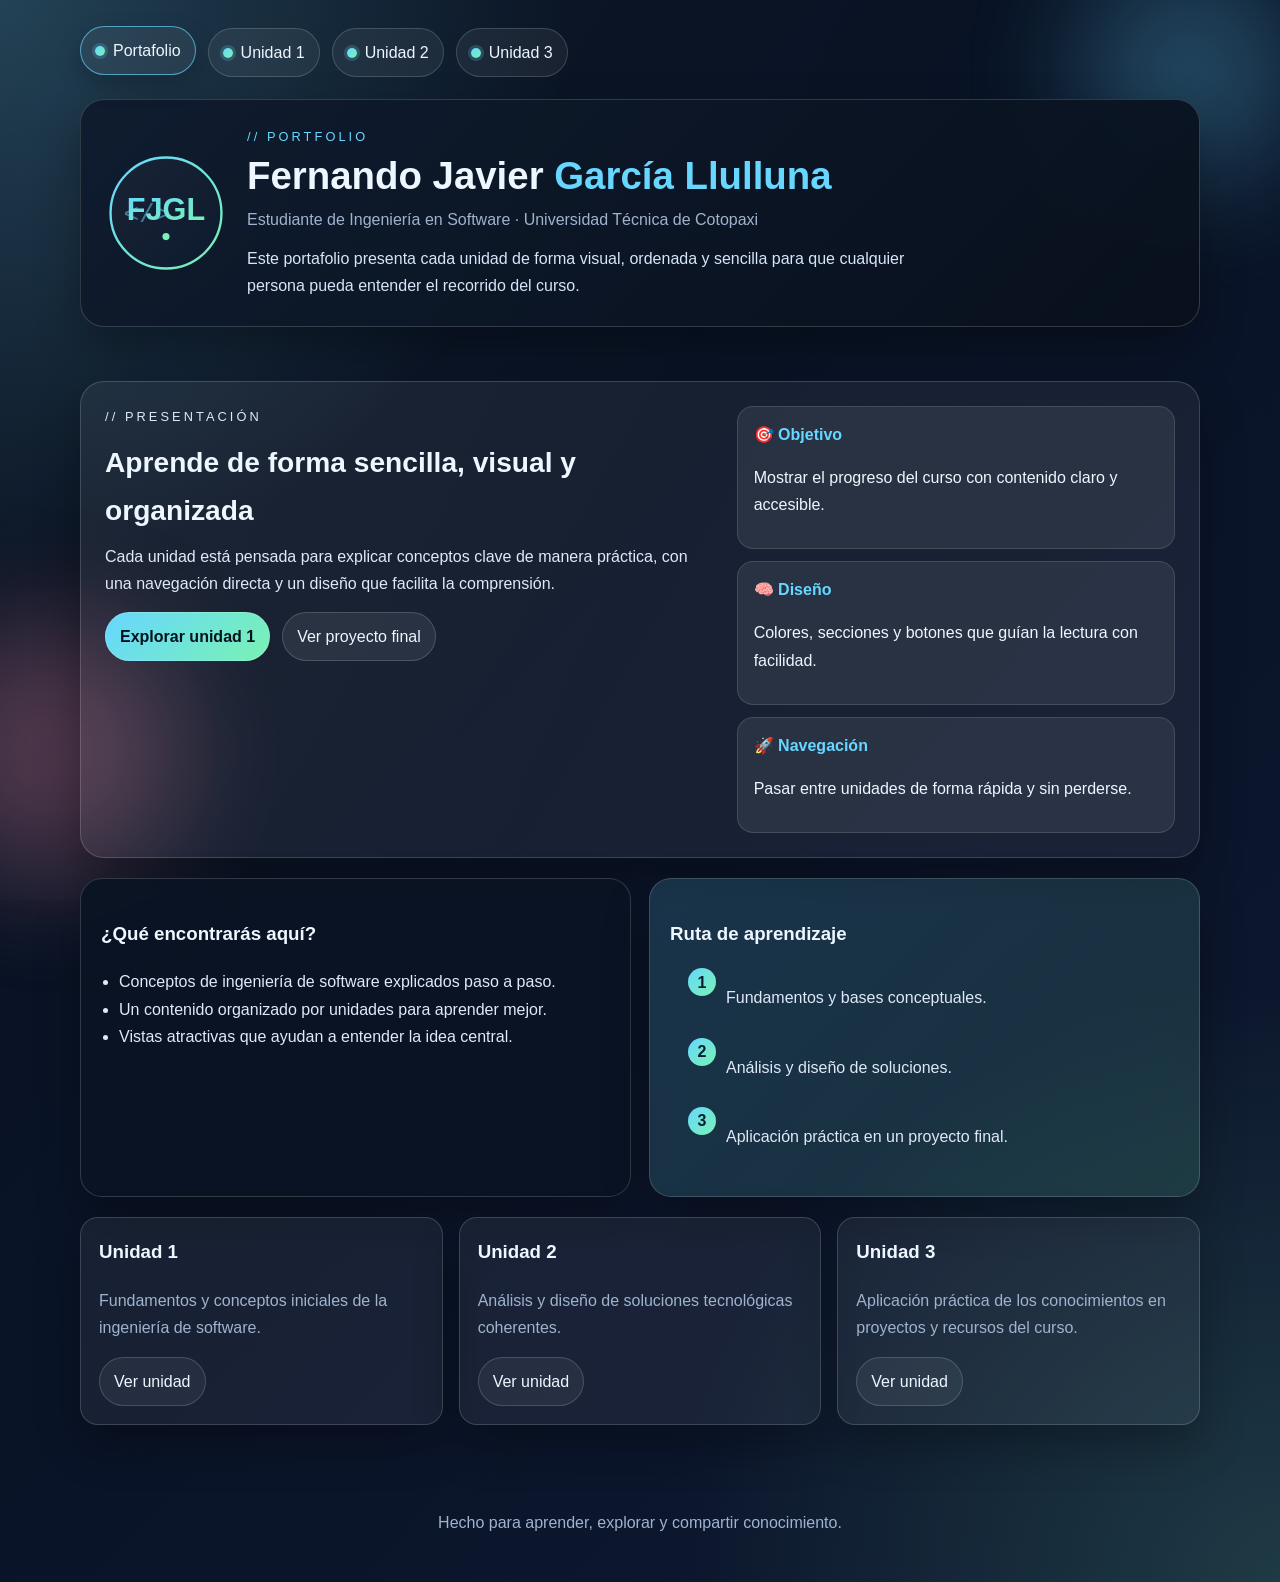
==== docs/index.html @ 8d8b53f9 "ARREGLOS" ====
<!DOCTYPE html>
<html lang="es">
<head>
  <meta charset="UTF-8">
  <meta name="viewport" content="width=device-width, initial-scale=1.0">
  <title>Portafolio — Fernando Javier Garcia Llulluna</title>
  <link rel="stylesheet" href="style.css">
</head>
<body>
  <div class="bg-orb orb-one"></div>
  <div class="bg-orb orb-two"></div>

  <header>
    <nav class="topbar" aria-label="Navegación principal">
      <a class="nav-btn active" href="index.html"><span class="dot"></span> Portafolio</a>
      <a class="nav-btn" href="unidad1.html"><span class="dot"></span> Unidad 1</a>
      <a class="nav-btn" href="unidad2.html"><span class="dot"></span> Unidad 2</a>
      <a class="nav-btn" href="unidad3.html"><span class="dot"></span> Unidad 3</a>
    </nav>

    <div class="brand-row">
      <svg class="logo-badge" viewBox="0 0 100 100" xmlns="http://www.w3.org/2000/svg" role="img" aria-label="Logo FJGL">
        <defs>
          <linearGradient id="g1" x1="0" y1="0" x2="1" y2="1">
            <stop offset="0%" stop-color="#67D7FF"/>
            <stop offset="100%" stop-color="#79F2B3"/>
          </linearGradient>
          <linearGradient id="g2" x1="0" y1="0" x2="1" y2="1">
            <stop offset="0%" stop-color="#1A2336"/>
            <stop offset="100%" stop-color="#0d1a2e"/>
          </linearGradient>
        </defs>
        <circle cx="50" cy="50" r="47" fill="url(#g2)" stroke="url(#g1)" stroke-width="2"/>
        <text x="14" y="58" font-family="JetBrains Mono, monospace" font-size="22" fill="#67D7FF" opacity="0.5">&lt;/&gt;</text>
        <text x="50" y="56" text-anchor="middle" font-family="Syne, sans-serif" font-size="26" font-weight="800" fill="url(#g1)">FJGL</text>
        <circle cx="50" cy="70" r="3" fill="#79F2B3"/>
      </svg>
      <div class="brand-text">
        <p class="brand-tag">// portfolio</p>
        <h1>Fernando Javier <span>García Llulluna</span></h1>
        <p class="brand-sub">Estudiante de Ingeniería en Software · Universidad Técnica de Cotopaxi</p>
        <p class="brand-copy">Este portafolio presenta cada unidad de forma visual, ordenada y sencilla para que cualquier persona pueda entender el recorrido del curso.</p>
      </div>
    </div>
  </header>

  <main>
    <section class="hero-card">
      <div class="hero-copy">
        <p class="section-label">// presentación</p>
        <h2>Aprende de forma sencilla, visual y organizada</h2>
        <p>Cada unidad está pensada para explicar conceptos clave de manera práctica, con una navegación directa y un diseño que facilita la comprensión.</p>
        <div class="hero-actions">
          <a class="primary-btn" href="unidad1.html">Explorar unidad 1</a>
          <a class="secondary-btn" href="unidad3.html">Ver proyecto final</a>
        </div>
      </div>

      <div class="hero-highlights">
        <div class="mini-card">
          <span class="mini-title">🎯 Objetivo</span>
          <p>Mostrar el progreso del curso con contenido claro y accesible.</p>
        </div>
        <div class="mini-card">
          <span class="mini-title">🧠 Diseño</span>
          <p>Colores, secciones y botones que guían la lectura con facilidad.</p>
        </div>
        <div class="mini-card">
          <span class="mini-title">🚀 Navegación</span>
          <p>Pasar entre unidades de forma rápida y sin perderse.</p>
        </div>
      </div>
    </section>

    <section class="info-grid">
      <article class="info-panel">
        <h3>¿Qué encontrarás aquí?</h3>
        <ul class="feature-list">
          <li>Conceptos de ingeniería de software explicados paso a paso.</li>
          <li>Un contenido organizado por unidades para aprender mejor.</li>
          <li>Vistas atractivas que ayudan a entender la idea central.</li>
        </ul>
      </article>

      <article class="info-panel accent">
        <h3>Ruta de aprendizaje</h3>
        <div class="step-list">
          <div class="step"><span>1</span><p>Fundamentos y bases conceptuales.</p></div>
          <div class="step"><span>2</span><p>Análisis y diseño de soluciones.</p></div>
          <div class="step"><span>3</span><p>Aplicación práctica en un proyecto final.</p></div>
        </div>
      </article>
    </section>

    <div class="grid">
      <article class="card">
        <h3>Unidad 1</h3>
        <p>Fundamentos y conceptos iniciales de la ingeniería de software.</p>
        <a class="nav-btn" href="unidad1.html">Ver unidad</a>
      </article>
      <article class="card">
        <h3>Unidad 2</h3>
        <p>Análisis y diseño de soluciones tecnológicas coherentes.</p>
        <a class="nav-btn" href="unidad2.html">Ver unidad</a>
      </article>
      <article class="card">
        <h3>Unidad 3</h3>
        <p>Aplicación práctica de los conocimientos en proyectos y recursos del curso.</p>
        <a class="nav-btn" href="unidad3.html">Ver unidad</a>
      </article>
    </div>
  </main>

  <footer class="footer-card">
    <p>Hecho para aprender, explorar y compartir conocimiento.</p>
  </footer>
</body>
</html>
---- docs/style.css ----
:root {
  color-scheme: dark;
  --bg: #07111f;
  --bg-soft: #0f1b2e;
  --panel: rgba(10, 20, 35, 0.92);
  --text: #eef6ff;
  --muted: #9fb3cf;
  --accent: #67d7ff;
  --accent-2: #79f2b3;
  --accent-3: #ff8fab;
  --border: rgba(255, 255, 255, 0.16);
  --shadow: 0 20px 45px rgba(0, 0, 0, 0.3);
}

* { box-sizing: border-box; }
body {
  margin: 0;
  font-family: Inter, "Segoe UI", Roboto, Arial, sans-serif;
  background:
    radial-gradient(circle at top left, rgba(103, 215, 255, 0.22), transparent 28%),
    radial-gradient(circle at bottom right, rgba(121, 242, 179, 0.16), transparent 30%),
    linear-gradient(135deg, #07111f 0%, #0d1730 100%);
  color: var(--text);
  line-height: 1.7;
  min-height: 100vh;
  overflow-x: hidden;
  position: relative;
}

body::before {
  content: "";
  position: fixed;
  inset: 0;
  pointer-events: none;
  background: linear-gradient(120deg, rgba(255,255,255,0.03), transparent 60%);
}

a { color: inherit; text-decoration: none; }
img, svg { display: block; max-width: 100%; }

header, main, footer {
  width: min(1120px, calc(100% - 32px));
  margin: 0 auto;
  position: relative;
  z-index: 1;
}

header { padding: 28px 0 16px; }

.topbar {
  display: flex;
  flex-wrap: wrap;
  gap: 12px;
  margin-bottom: 22px;
}
.nav-btn, .primary-btn, .secondary-btn {
  display: inline-flex;
  align-items: center;
  justify-content: center;
  gap: 8px;
  padding: 10px 14px;
  border: 1px solid var(--border);
  border-radius: 999px;
  background: rgba(255,255,255,0.06);
  transition: transform .2s ease, border-color .2s ease, background .2s ease, box-shadow .2s ease;
}
.nav-btn:hover, .nav-btn.active, .primary-btn:hover, .secondary-btn:hover {
  transform: translateY(-2px);
  border-color: rgba(103,215,255,0.65);
  box-shadow: 0 10px 24px rgba(0,0,0,0.22);
}
.primary-btn {
  background: linear-gradient(135deg, var(--accent), var(--accent-2));
  color: #03111d;
  font-weight: 700;
}
.secondary-btn {
  background: rgba(255,255,255,0.08);
}
.dot {
  width: 10px;
  height: 10px;
  border-radius: 50%;
  background: linear-gradient(135deg, var(--accent), var(--accent-2));
  box-shadow: 0 0 0 3px rgba(103,215,255,0.2);
}

.brand-row {
  display: flex;
  align-items: center;
  gap: 22px;
  padding: 26px;
  border: 1px solid var(--border);
  border-radius: 24px;
  background: linear-gradient(135deg, rgba(15,27,46,0.95), rgba(9,17,29,0.96));
  box-shadow: var(--shadow);
}
.logo-badge {
  width: 118px;
  height: 118px;
  flex-shrink: 0;
}
.brand-tag {
  margin: 0 0 6px;
  font-size: 0.8rem;
  letter-spacing: 0.24em;
  text-transform: uppercase;
  color: var(--accent);
}
.brand-text h1 {
  margin: 0;
  font-size: clamp(1.8rem, 3vw, 2.6rem);
  line-height: 1.15;
}
.brand-text h1 span { color: var(--accent); }
.brand-sub { margin: 8px 0 0; color: var(--muted); }
.brand-copy {
  margin: 12px 0 0;
  color: #d7e5f9;
  max-width: 680px;
}
.back-link { display: inline-block; margin-top: 16px; color: var(--accent); }

main { padding: 18px 0 30px; }
.hero-card, .info-grid, .grid, .footer-card {
  margin-top: 20px;
}
.hero-card {
  display: grid;
  gap: 18px;
  grid-template-columns: 1.4fr 1fr;
  padding: 24px;
  border: 1px solid var(--border);
  border-radius: 24px;
  background: rgba(255,255,255,0.06);
  box-shadow: var(--shadow);
}
.hero-copy h2 {
  margin: 0 0 8px;
  font-size: clamp(1.4rem, 2.2vw, 2rem);
}
.hero-copy p { margin: 0 0 12px; color: #dfe9f8; }
.hero-actions { display: flex; gap: 12px; flex-wrap: wrap; margin-top: 14px; }
.hero-highlights { display: grid; gap: 12px; }
.mini-card {
  padding: 14px 16px;
  border-radius: 16px;
  background: rgba(255,255,255,0.08);
  border: 1px solid rgba(255,255,255,0.12);
}
.mini-title { display: block; margin-bottom: 4px; font-weight: 700; color: var(--accent); }
.info-grid {
  display: grid;
  grid-template-columns: repeat(2, minmax(0, 1fr));
  gap: 18px;
}
.info-panel {
  padding: 20px;
  border-radius: 22px;
  background: var(--panel);
  border: 1px solid var(--border);
  box-shadow: var(--shadow);
}
.info-panel.accent {
  background: linear-gradient(135deg, rgba(103,215,255,0.16), rgba(121,242,179,0.12));
}
.feature-list, .step-list { padding-left: 18px; color: #dfe9f8; }
.step { display: flex; gap: 10px; align-items: flex-start; margin-bottom: 10px; }
.step span {
  display: inline-flex;
  width: 28px;
  height: 28px;
  border-radius: 50%;
  justify-content: center;
  align-items: center;
  background: linear-gradient(135deg, var(--accent), var(--accent-2));
  color: #062030;
  font-weight: 800;
  flex-shrink: 0;
}
.section-label {
  margin: 0 0 8px;
  font-size: 0.8rem;
  letter-spacing: 0.24em;
  text-transform: uppercase;
  color: var(--accent);
}
.grid {
  display: grid;
  grid-template-columns: repeat(auto-fit, minmax(240px, 1fr));
  gap: 16px;
}
.card {
  padding: 18px;
  border: 1px solid var(--border);
  border-radius: 18px;
  background: rgba(255,255,255,0.06);
  box-shadow: var(--shadow);
}
.card h3 { margin-top: 0; }
.card p { color: var(--muted); }
.footer-card {
  padding: 18px 20px 30px;
  text-align: center;
  color: var(--muted);
}
.bg-orb {
  position: fixed;
  border-radius: 50%;
  filter: blur(60px);
  opacity: 0.28;
  pointer-events: none;
}
.orb-one {
  width: 220px;
  height: 220px;
  background: var(--accent);
  top: -40px;
  right: -20px;
}
.orb-two {
  width: 260px;
  height: 260px;
  background: var(--accent-3);
  bottom: 20px;
  left: -80px;
}
@media (max-width: 840px) {
  .hero-card { grid-template-columns: 1fr; }
  .info-grid { grid-template-columns: 1fr; }
}
@media (max-width: 640px) {
  .brand-row { flex-direction: column; align-items: flex-start; }
  .logo-badge { width: 92px; height: 92px; }
  .hero-actions { flex-direction: column; align-items: stretch; }
}
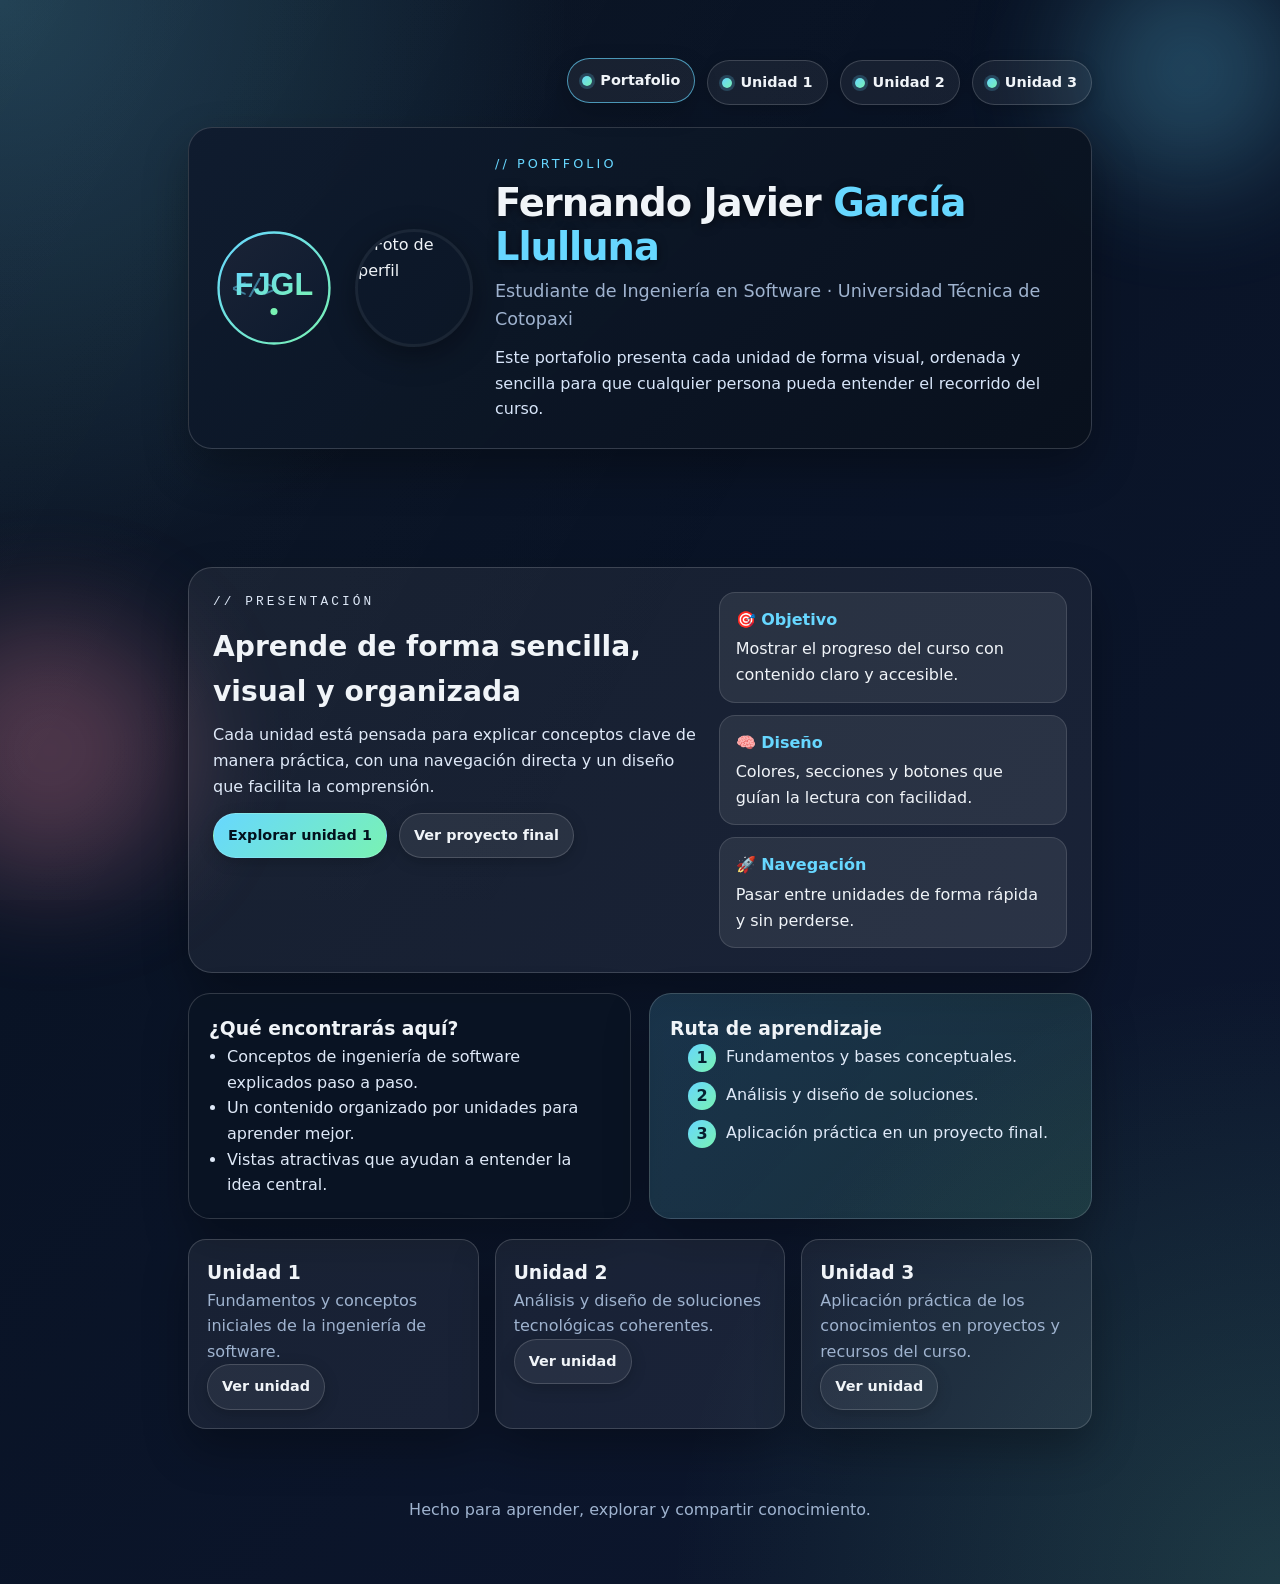
==== commit da4d6de0: "arreglos" ====
--- a/docs/index.html
+++ b/docs/index.html
@@ -35,6 +35,7 @@
         <text x="50" y="56" text-anchor="middle" font-family="Syne, sans-serif" font-size="26" font-weight="800" fill="url(#g1)">FJGL</text>
         <circle cx="50" cy="70" r="3" fill="#79F2B3"/>
       </svg>
+      <img src="https://via.placeholder.com/180x180.png?text=Tu+Foto" alt="Foto de perfil" class="profile-image">
       <div class="brand-text">
         <p class="brand-tag">// portfolio</p>
         <h1>Fernando Javier <span>García Llulluna</span></h1>
--- a/docs/style.css
+++ b/docs/style.css
@@ -1,5 +1,10 @@
 :root {
   color-scheme: dark;
+  --text-main: #f0f4f8;
+  --text-muted: #a0aec0;
+  --blue: #4FC3F7;
+  --purple: #CE93D8;
+  --green: #69F0AE;
   --bg: #07111f;
   --bg-soft: #0f1b2e;
   --panel: rgba(10, 20, 35, 0.92);
@@ -10,18 +15,35 @@
   --accent-3: #ff8fab;
   --border: rgba(255, 255, 255, 0.16);
   --shadow: 0 20px 45px rgba(0, 0, 0, 0.3);
-}
-
-* { box-sizing: border-box; }
+  --glass-bg: rgba(15, 23, 42, 0.6);
+  --glass-border: rgba(255, 255, 255, 0.1);
+  --glass-hover: rgba(30, 41, 59, 0.8);
+}
+
+* {
+  margin: 0;
+  padding: 0;
+  box-sizing: border-box;
+}
+
 body {
   margin: 0;
-  font-family: Inter, "Segoe UI", Roboto, Arial, sans-serif;
+  font-family: 'Syne', system-ui, -apple-system, sans-serif;
+  color: var(--text-main);
+  line-height: 1.6;
+  max-width: 1000px;
+  margin: 0 auto;
+  padding: 2rem;
+  background-image:
+    linear-gradient(to bottom, rgba(5, 8, 15, 0.8), rgba(5, 8, 15, 0.9)),
+    url('https://images.unsplash.com/photo-1618005182384-a83a8bd57fbe?q=80&w=2564&auto=format&fit=crop');
+  background-size: cover;
+  background-position: center;
+  background-attachment: fixed;
   background:
     radial-gradient(circle at top left, rgba(103, 215, 255, 0.22), transparent 28%),
     radial-gradient(circle at bottom right, rgba(121, 242, 179, 0.16), transparent 30%),
     linear-gradient(135deg, #07111f 0%, #0d1730 100%);
-  color: var(--text);
-  line-height: 1.7;
   min-height: 100vh;
   overflow-x: hidden;
   position: relative;
@@ -45,14 +67,16 @@
   z-index: 1;
 }
 
-header { padding: 28px 0 16px; }
+header { padding: 28px 0 16px; margin-bottom: 4rem; }
 
 .topbar {
   display: flex;
   flex-wrap: wrap;
   gap: 12px;
+  justify-content: flex-end;
   margin-bottom: 22px;
 }
+
 .nav-btn, .primary-btn, .secondary-btn {
   display: inline-flex;
   align-items: center;
@@ -62,21 +86,34 @@
   border: 1px solid var(--border);
   border-radius: 999px;
   background: rgba(255,255,255,0.06);
-  transition: transform .2s ease, border-color .2s ease, background .2s ease, box-shadow .2s ease;
-}
+  color: var(--text-main);
+  text-decoration: none;
+  font-size: 0.9rem;
+  font-weight: 600;
+  transition: all 0.4s cubic-bezier(0.175, 0.885, 0.32, 1.275);
+  box-shadow: 0 4px 15px rgba(0,0,0,0.2);
+}
+
 .nav-btn:hover, .nav-btn.active, .primary-btn:hover, .secondary-btn:hover {
   transform: translateY(-2px);
   border-color: rgba(103,215,255,0.65);
   box-shadow: 0 10px 24px rgba(0,0,0,0.22);
 }
+
 .primary-btn {
   background: linear-gradient(135deg, var(--accent), var(--accent-2));
   color: #03111d;
   font-weight: 700;
 }
+
 .secondary-btn {
   background: rgba(255,255,255,0.08);
 }
+
+.nav-btn.u1:hover { color: #fff; border-color: var(--blue); box-shadow: 0 0 15px var(--blue); }
+.nav-btn.u2:hover { color: #fff; border-color: var(--purple); box-shadow: 0 0 15px var(--purple); }
+.nav-btn.u3:hover { color: #fff; border-color: var(--green); box-shadow: 0 0 15px var(--green); }
+
 .dot {
   width: 10px;
   height: 10px;
@@ -95,11 +132,33 @@
   background: linear-gradient(135deg, rgba(15,27,46,0.95), rgba(9,17,29,0.96));
   box-shadow: var(--shadow);
 }
+
 .logo-badge {
   width: 118px;
   height: 118px;
   flex-shrink: 0;
-}
+  transition: transform 0.5s ease;
+}
+
+.logo-badge:hover {
+  transform: rotate(15deg) scale(1.1);
+}
+
+.profile-image {
+  width: 118px;
+  height: 118px;
+  border-radius: 50%;
+  object-fit: cover;
+  flex-shrink: 0;
+  border: 3px solid rgba(255,255,255,0.06);
+  box-shadow: 0 8px 30px rgba(0,0,0,0.35);
+  transition: transform 0.4s ease;
+}
+
+.profile-image:hover {
+  transform: scale(1.05);
+}
+
 .brand-tag {
   margin: 0 0 6px;
   font-size: 0.8rem;
@@ -107,18 +166,23 @@
   text-transform: uppercase;
   color: var(--accent);
 }
+
 .brand-text h1 {
   margin: 0;
   font-size: clamp(1.8rem, 3vw, 2.6rem);
   line-height: 1.15;
-}
+  letter-spacing: -1px;
+  text-shadow: 0 2px 10px rgba(0,0,0,0.5);
+}
+
 .brand-text h1 span { color: var(--accent); }
-.brand-sub { margin: 8px 0 0; color: var(--muted); }
+.brand-sub { margin: 8px 0 0; color: var(--muted); font-size: 1.1rem; }
 .brand-copy {
   margin: 12px 0 0;
   color: #d7e5f9;
   max-width: 680px;
 }
+
 .back-link { display: inline-block; margin-top: 16px; color: var(--accent); }
 
 main { padding: 18px 0 30px; }
@@ -184,7 +248,141 @@
   letter-spacing: 0.24em;
   text-transform: uppercase;
   color: var(--accent);
-}
+  font-family: monospace;
+}
+.section-heading {
+  font-size: 2.5rem;
+  margin-bottom: 1rem;
+  text-shadow: 0 2px 5px rgba(0,0,0,0.5);
+}
+.section-intro {
+  color: var(--text-muted);
+  max-width: 700px;
+  margin-bottom: 3rem;
+  font-size: 1.1rem;
+}
+.units-grid {
+  display: grid;
+  grid-template-columns: repeat(auto-fit, minmax(280px, 1fr));
+  gap: 2rem;
+}
+.unit-card {
+  background: var(--glass-bg);
+  backdrop-filter: blur(10px);
+  -webkit-backdrop-filter: blur(10px);
+  border: 1px solid var(--glass-border);
+  border-radius: 16px;
+  padding: 2rem;
+  text-decoration: none;
+  color: inherit;
+  display: flex;
+  flex-direction: column;
+  transition: all 0.4s cubic-bezier(0.175, 0.885, 0.32, 1.275);
+  box-shadow: 0 8px 32px 0 rgba(0, 0, 0, 0.3);
+  position: relative;
+  overflow: hidden;
+}
+.unit-card::before {
+  content: '';
+  position: absolute;
+  top: 0; left: 0; right: 0;
+  height: 4px;
+  background: transparent;
+  transition: background 0.3s ease;
+}
+.unit-card:hover {
+  transform: translateY(-10px);
+  background: var(--glass-hover);
+}
+.unit-card.c1:hover::before { background: var(--blue); }
+.unit-card.c1:hover { box-shadow: 0 15px 35px rgba(79, 195, 247, 0.2); border-color: rgba(79, 195, 247, 0.3); }
+.unit-card.c2:hover::before { background: var(--purple); }
+.unit-card.c2:hover { box-shadow: 0 15px 35px rgba(206, 147, 216, 0.2); border-color: rgba(206, 147, 216, 0.3); }
+.unit-card.c3:hover::before { background: var(--green); }
+.unit-card.c3:hover { box-shadow: 0 15px 35px rgba(105, 240, 174, 0.2); border-color: rgba(105, 240, 174, 0.3); }
+.card-icon {
+  font-size: 3rem;
+  margin-bottom: 1rem;
+  filter: drop-shadow(0 4px 6px rgba(0,0,0,0.4));
+}
+.card-num {
+  font-family: monospace;
+  font-size: 0.9rem;
+  text-transform: uppercase;
+  letter-spacing: 1px;
+}
+.card-num.t1 { color: var(--blue); }
+.card-num.t2 { color: var(--purple); }
+.card-num.t3 { color: var(--green); }
+.card-title {
+  font-size: 1.8rem;
+  margin: 0.5rem 0 1.5rem 0;
+}
+.cloud-section-label {
+  font-size: 0.8rem;
+  text-transform: uppercase;
+  letter-spacing: 1px;
+  font-weight: 700;
+  margin-bottom: 0.5rem;
+}
+.cloud-row {
+  display: flex;
+  align-items: center;
+  gap: 0.3rem;
+  margin-bottom: 1rem;
+}
+.cloud svg {
+  width: 24px;
+  height: 24px;
+  filter: drop-shadow(0 0 5px currentColor);
+  animation: float 3s ease-in-out infinite;
+}
+.cloud:nth-child(1) svg { animation-delay: 0s; }
+.cloud:nth-child(2) svg { animation-delay: 0.2s; }
+.cloud:nth-child(3) svg { animation-delay: 0.4s; }
+.cloud:nth-child(4) svg { animation-delay: 0.6s; }
+.cloud:nth-child(5) svg { animation-delay: 0.8s; }
+@keyframes float {
+  0%, 100% { transform: translateY(0px); }
+  50% { transform: translateY(-5px); }
+}
+.cloud-label {
+  font-weight: bold;
+  font-size: 1rem;
+  margin-left: auto;
+  font-family: monospace;
+}
+.diff-track {
+  width: 100%;
+  height: 8px;
+  background-color: rgba(0,0,0,0.5);
+  border-radius: 4px;
+  overflow: hidden;
+  margin-bottom: 1.5rem;
+  box-shadow: inset 0 1px 3px rgba(0,0,0,0.8);
+}
+.diff-fill {
+  height: 100%;
+  border-radius: 4px;
+  position: relative;
+}
+.diff-fill.t1 { background: var(--blue); box-shadow: 0 0 10px var(--blue); }
+.diff-fill.t2 { background: var(--purple); box-shadow: 0 0 10px var(--purple); }
+.diff-fill.t3 { background: var(--green); box-shadow: 0 0 10px var(--green); }
+.card-cta {
+  margin-top: auto;
+  font-size: 1rem;
+  font-weight: bold;
+  display: flex;
+  align-items: center;
+  gap: 5px;
+  transition: gap 0.3s ease;
+}
+.unit-card:hover .card-cta { gap: 10px; }
+.card-cta.t1 { color: var(--blue); }
+.card-cta.t2 { color: var(--purple); }
+.card-cta.t3 { color: var(--green); }
+
 .grid {
   display: grid;
   grid-template-columns: repeat(auto-fit, minmax(240px, 1fr));
@@ -204,6 +402,47 @@
   text-align: center;
   color: var(--muted);
 }
+.bib-card {
+  background: var(--glass-bg);
+  backdrop-filter: blur(10px);
+  -webkit-backdrop-filter: blur(10px);
+  padding: 2.5rem;
+  border-radius: 16px;
+  border: 1px solid var(--glass-border);
+  box-shadow: 0 8px 32px 0 rgba(0, 0, 0, 0.3);
+}
+.bib-title {
+  font-size: 1.5rem;
+  font-weight: bold;
+  margin-bottom: 2rem;
+  color: var(--text-main);
+  display: flex;
+  align-items: center;
+  gap: 10px;
+}
+.bib-entry {
+  display: flex;
+  gap: 1.5rem;
+  margin-bottom: 1.5rem;
+  color: var(--text-muted);
+  font-size: 1rem;
+  padding-bottom: 1.5rem;
+  border-bottom: 1px solid rgba(255,255,255,0.05);
+}
+.bib-entry:last-child {
+  margin-bottom: 0;
+  padding-bottom: 0;
+  border-bottom: none;
+}
+.bib-num {
+  color: var(--blue);
+  font-family: monospace;
+  font-weight: bold;
+  font-size: 1.1rem;
+  flex-shrink: 0;
+}
+.bib-text strong { color: var(--text-main); }
+.bib-inst { color: var(--blue); font-style: italic; }
 .bg-orb {
   position: fixed;
   border-radius: 50%;
@@ -229,8 +468,14 @@
   .hero-card { grid-template-columns: 1fr; }
   .info-grid { grid-template-columns: 1fr; }
 }
+@media (max-width: 768px) {
+  .brand-row { flex-direction: column; text-align: center; padding: 1.5rem; }
+  .topbar { justify-content: center; flex-wrap: wrap; }
+  .brand-text h1 { font-size: 2.2rem; }
+}
 @media (max-width: 640px) {
-  .brand-row { flex-direction: column; align-items: flex-start; }
+  .brand-row { align-items: flex-start; }
   .logo-badge { width: 92px; height: 92px; }
+  .profile-image { width: 92px; height: 92px; }
   .hero-actions { flex-direction: column; align-items: stretch; }
 }
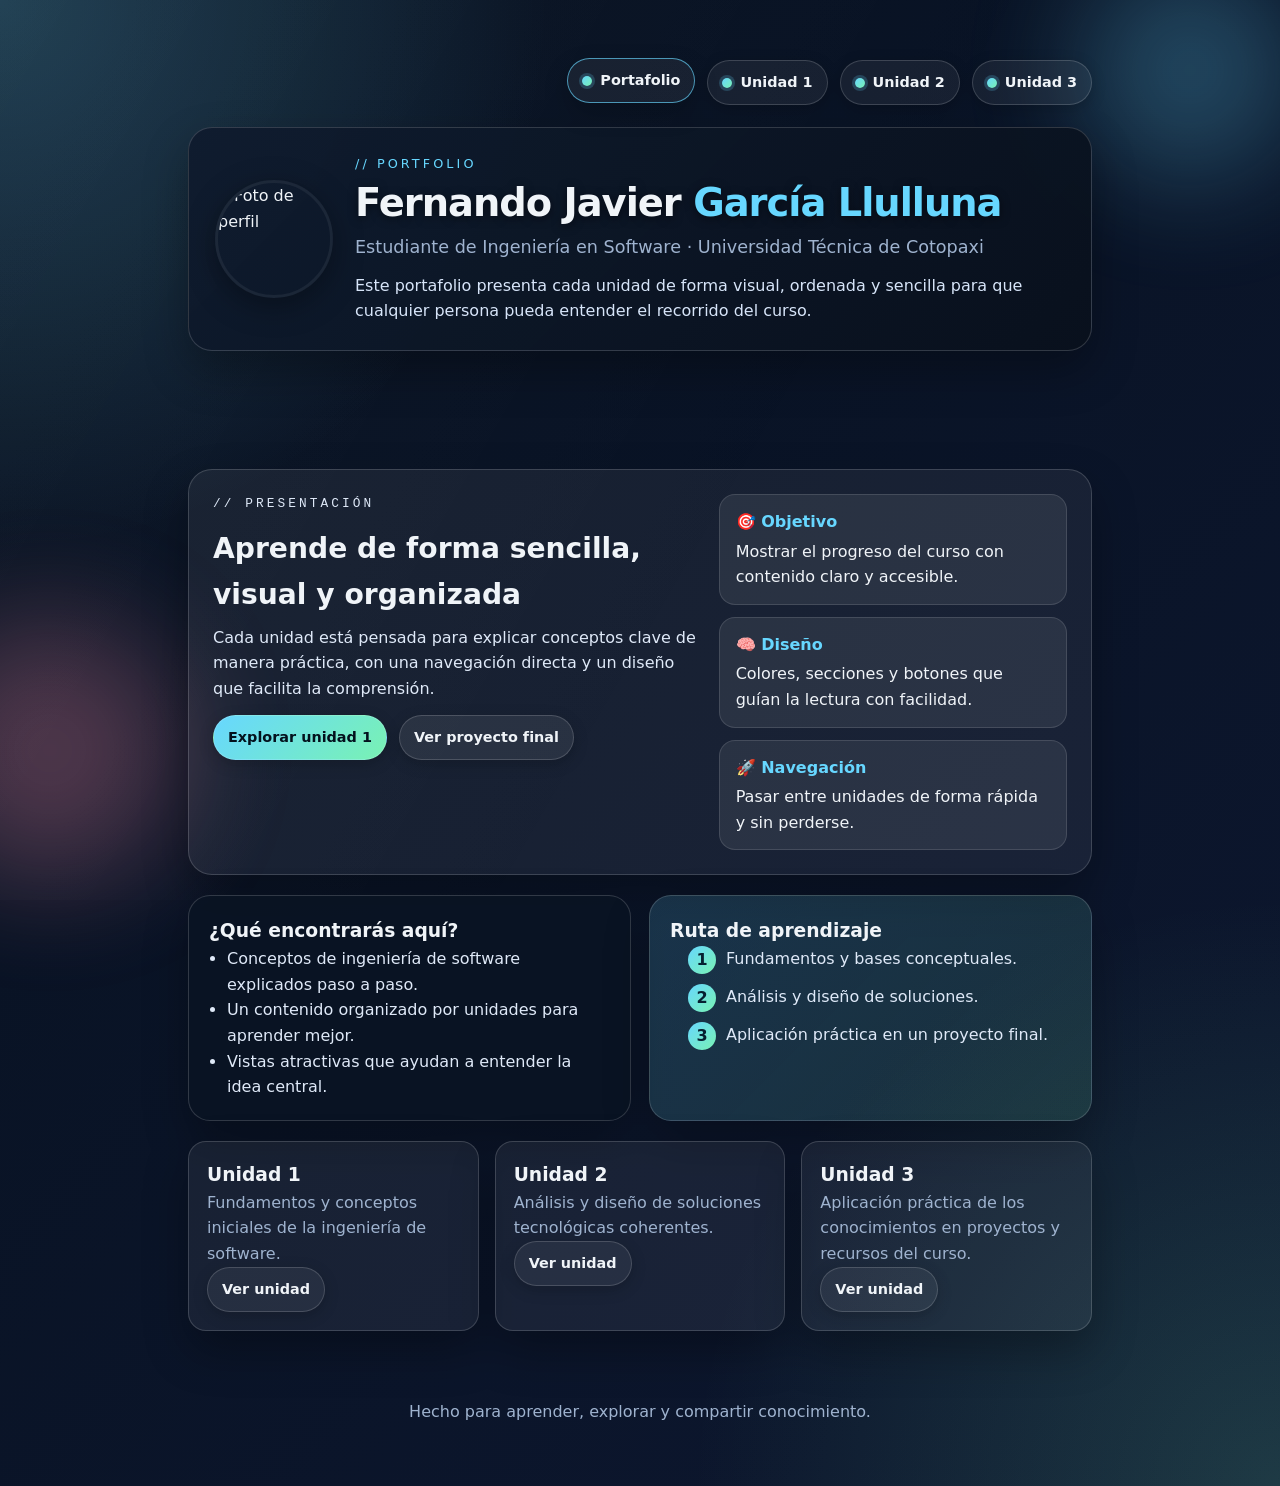
==== commit 4f72afc5: "cambios" ====
--- a/docs/index.html
+++ b/docs/index.html
@@ -19,23 +19,7 @@
     </nav>
 
     <div class="brand-row">
-      <svg class="logo-badge" viewBox="0 0 100 100" xmlns="http://www.w3.org/2000/svg" role="img" aria-label="Logo FJGL">
-        <defs>
-          <linearGradient id="g1" x1="0" y1="0" x2="1" y2="1">
-            <stop offset="0%" stop-color="#67D7FF"/>
-            <stop offset="100%" stop-color="#79F2B3"/>
-          </linearGradient>
-          <linearGradient id="g2" x1="0" y1="0" x2="1" y2="1">
-            <stop offset="0%" stop-color="#1A2336"/>
-            <stop offset="100%" stop-color="#0d1a2e"/>
-          </linearGradient>
-        </defs>
-        <circle cx="50" cy="50" r="47" fill="url(#g2)" stroke="url(#g1)" stroke-width="2"/>
-        <text x="14" y="58" font-family="JetBrains Mono, monospace" font-size="22" fill="#67D7FF" opacity="0.5">&lt;/&gt;</text>
-        <text x="50" y="56" text-anchor="middle" font-family="Syne, sans-serif" font-size="26" font-weight="800" fill="url(#g1)">FJGL</text>
-        <circle cx="50" cy="70" r="3" fill="#79F2B3"/>
-      </svg>
-      <img src="https://via.placeholder.com/180x180.png?text=Tu+Foto" alt="Foto de perfil" class="profile-image">
+      <img src="WhatsApp Image 2026-08-06 at 6.16.31 PM.jpeg" alt="Foto de perfil" class="logo-badge profile-image" role="img" aria-label="Foto de perfil">
       <div class="brand-text">
         <p class="brand-tag">// portfolio</p>
         <h1>Fernando Javier <span>García Llulluna</span></h1>
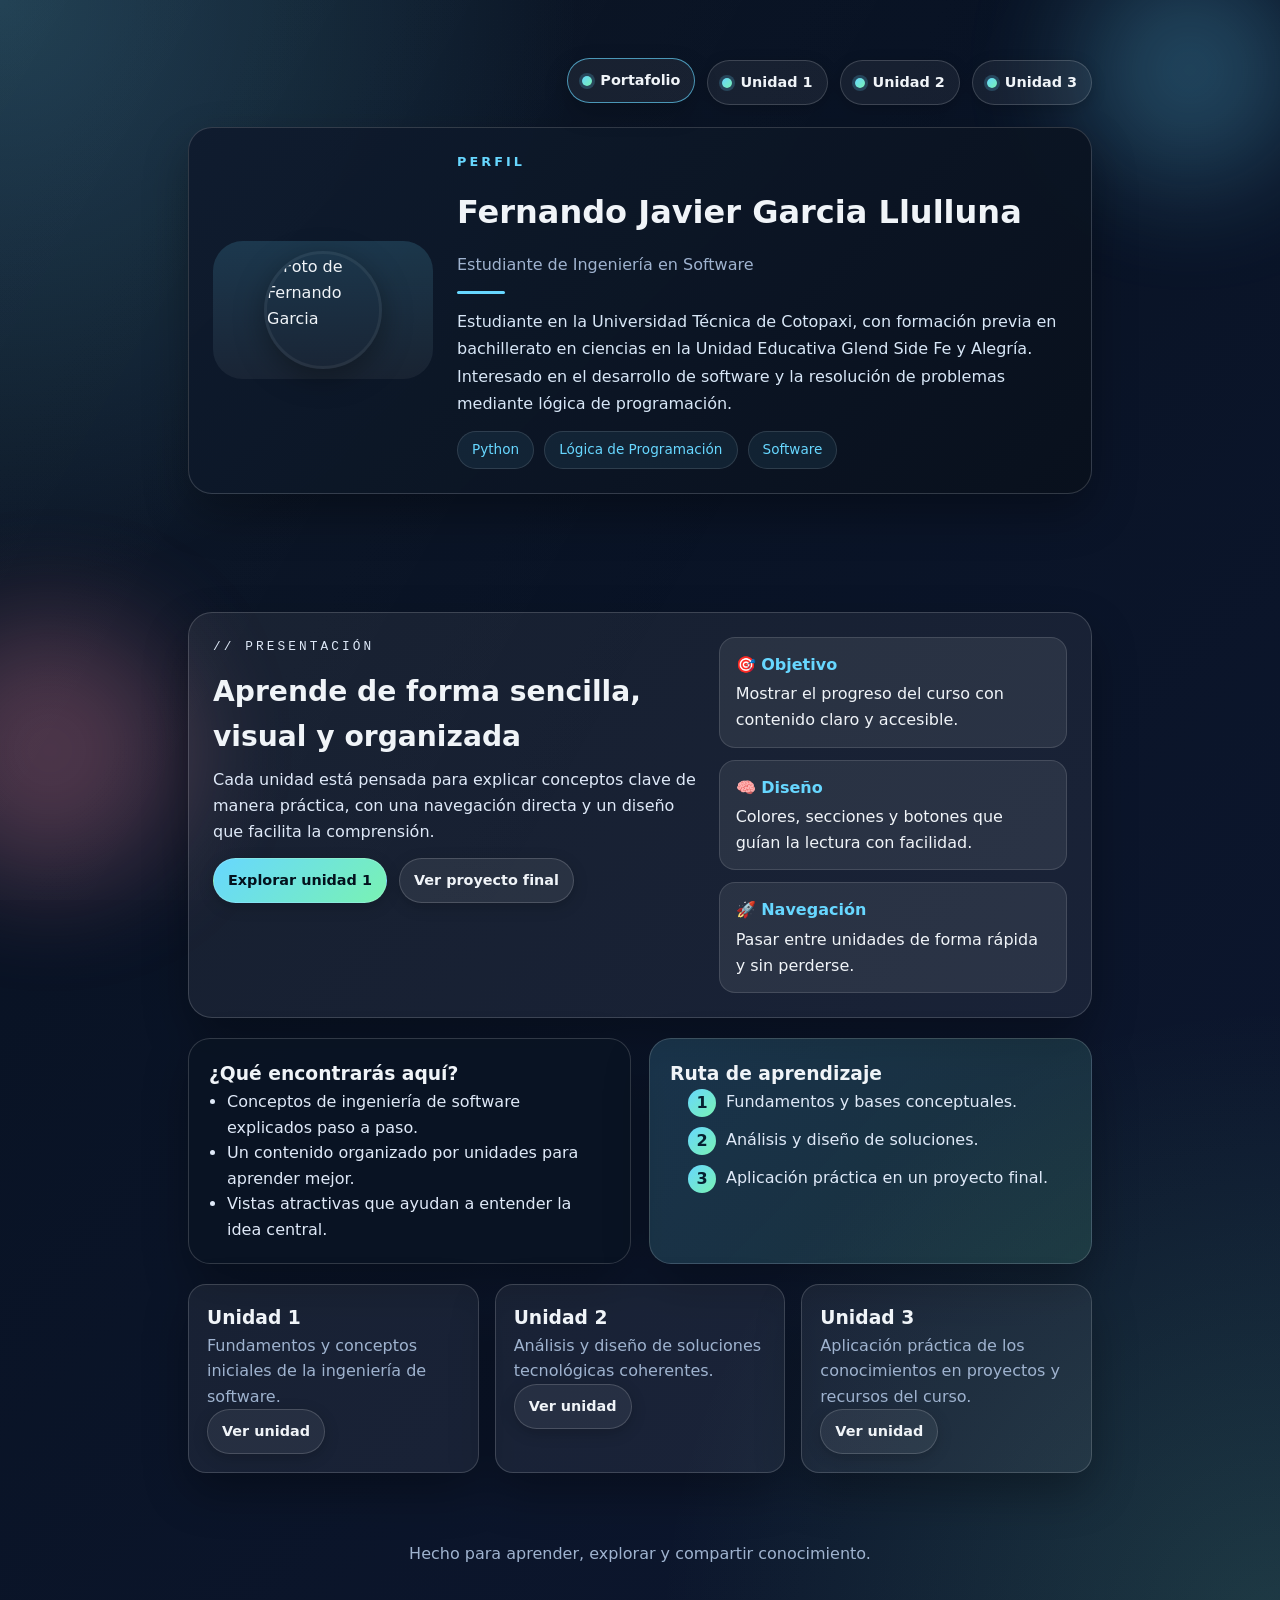
==== commit 73c1e5f1: "cambios" ====
--- a/docs/index.html
+++ b/docs/index.html
@@ -18,13 +18,24 @@
       <a class="nav-btn" href="unidad3.html"><span class="dot"></span> Unidad 3</a>
     </nav>
 
-    <div class="brand-row">
-      <img src="WhatsApp Image 2026-08-06 at 6.16.31 PM.jpeg" alt="Foto de perfil" class="logo-badge profile-image" role="img" aria-label="Foto de perfil">
-      <div class="brand-text">
-        <p class="brand-tag">// portfolio</p>
-        <h1>Fernando Javier <span>García Llulluna</span></h1>
-        <p class="brand-sub">Estudiante de Ingeniería en Software · Universidad Técnica de Cotopaxi</p>
-        <p class="brand-copy">Este portafolio presenta cada unidad de forma visual, ordenada y sencilla para que cualquier persona pueda entender el recorrido del curso.</p>
+    <div class="brand-row profile-card">
+      <div class="photo-wrap">
+        <img src="WhatsApp Image 2026-08-06 at 6.16.31 PM.jpeg" alt="Foto de Fernando Garcia" class="profile-image" role="img" aria-label="Foto de perfil">
+      </div>
+      <div class="content">
+        <span class="eyebrow">Perfil</span>
+        <h1>Fernando Javier Garcia Llulluna</h1>
+        <p class="role">Estudiante de Ingeniería en Software</p>
+        <div class="divider"></div>
+        <p class="bio">
+          Estudiante en la Universidad Técnica de Cotopaxi, con formación previa en bachillerato en ciencias en la Unidad Educativa Glend Side Fe y Alegría.
+          Interesado en el desarrollo de software y la resolución de problemas mediante lógica de programación.
+        </p>
+        <div class="tags">
+          <span class="tag">Python</span>
+          <span class="tag">Lógica de Programación</span>
+          <span class="tag">Software</span>
+        </div>
       </div>
     </div>
   </header>
--- a/docs/style.css
+++ b/docs/style.css
@@ -159,6 +159,84 @@
   transform: scale(1.05);
 }
 
+.brand-row.profile-card {
+  display: grid;
+  grid-template-columns: 220px 1fr;
+  gap: 24px;
+  align-items: center;
+  padding: 24px;
+}
+
+.photo-wrap {
+  display: flex;
+  align-items: center;
+  justify-content: center;
+  padding: 10px;
+  background: linear-gradient(180deg, rgba(103,215,255,0.16), rgba(255,255,255,0.05));
+  border-radius: 30px;
+}
+
+.content {
+  display: flex;
+  flex-direction: column;
+  gap: 14px;
+}
+
+.eyebrow {
+  font-size: 0.8rem;
+  letter-spacing: 0.24em;
+  text-transform: uppercase;
+  color: var(--accent);
+  font-weight: 700;
+}
+
+.role {
+  margin: 0;
+  color: var(--muted);
+  font-size: 1rem;
+}
+
+.divider {
+  width: 48px;
+  height: 3px;
+  border-radius: 999px;
+  background: var(--accent);
+}
+
+.bio {
+  margin: 0;
+  color: #d8e7f7;
+  line-height: 1.7;
+}
+
+.tags {
+  display: flex;
+  flex-wrap: wrap;
+  gap: 10px;
+}
+
+.tag {
+  display: inline-flex;
+  align-items: center;
+  padding: 7px 14px;
+  border-radius: 999px;
+  border: 1px solid rgba(255,255,255,0.12);
+  color: var(--accent);
+  background: rgba(103,215,255,0.08);
+  font-size: 0.85rem;
+}
+
+@media (max-width: 768px) {
+  .brand-row.profile-card {
+    grid-template-columns: 1fr;
+  }
+
+  .photo-wrap {
+    margin: 0 auto;
+    width: min(180px, 100%);
+  }
+}
+
 .brand-tag {
   margin: 0 0 6px;
   font-size: 0.8rem;
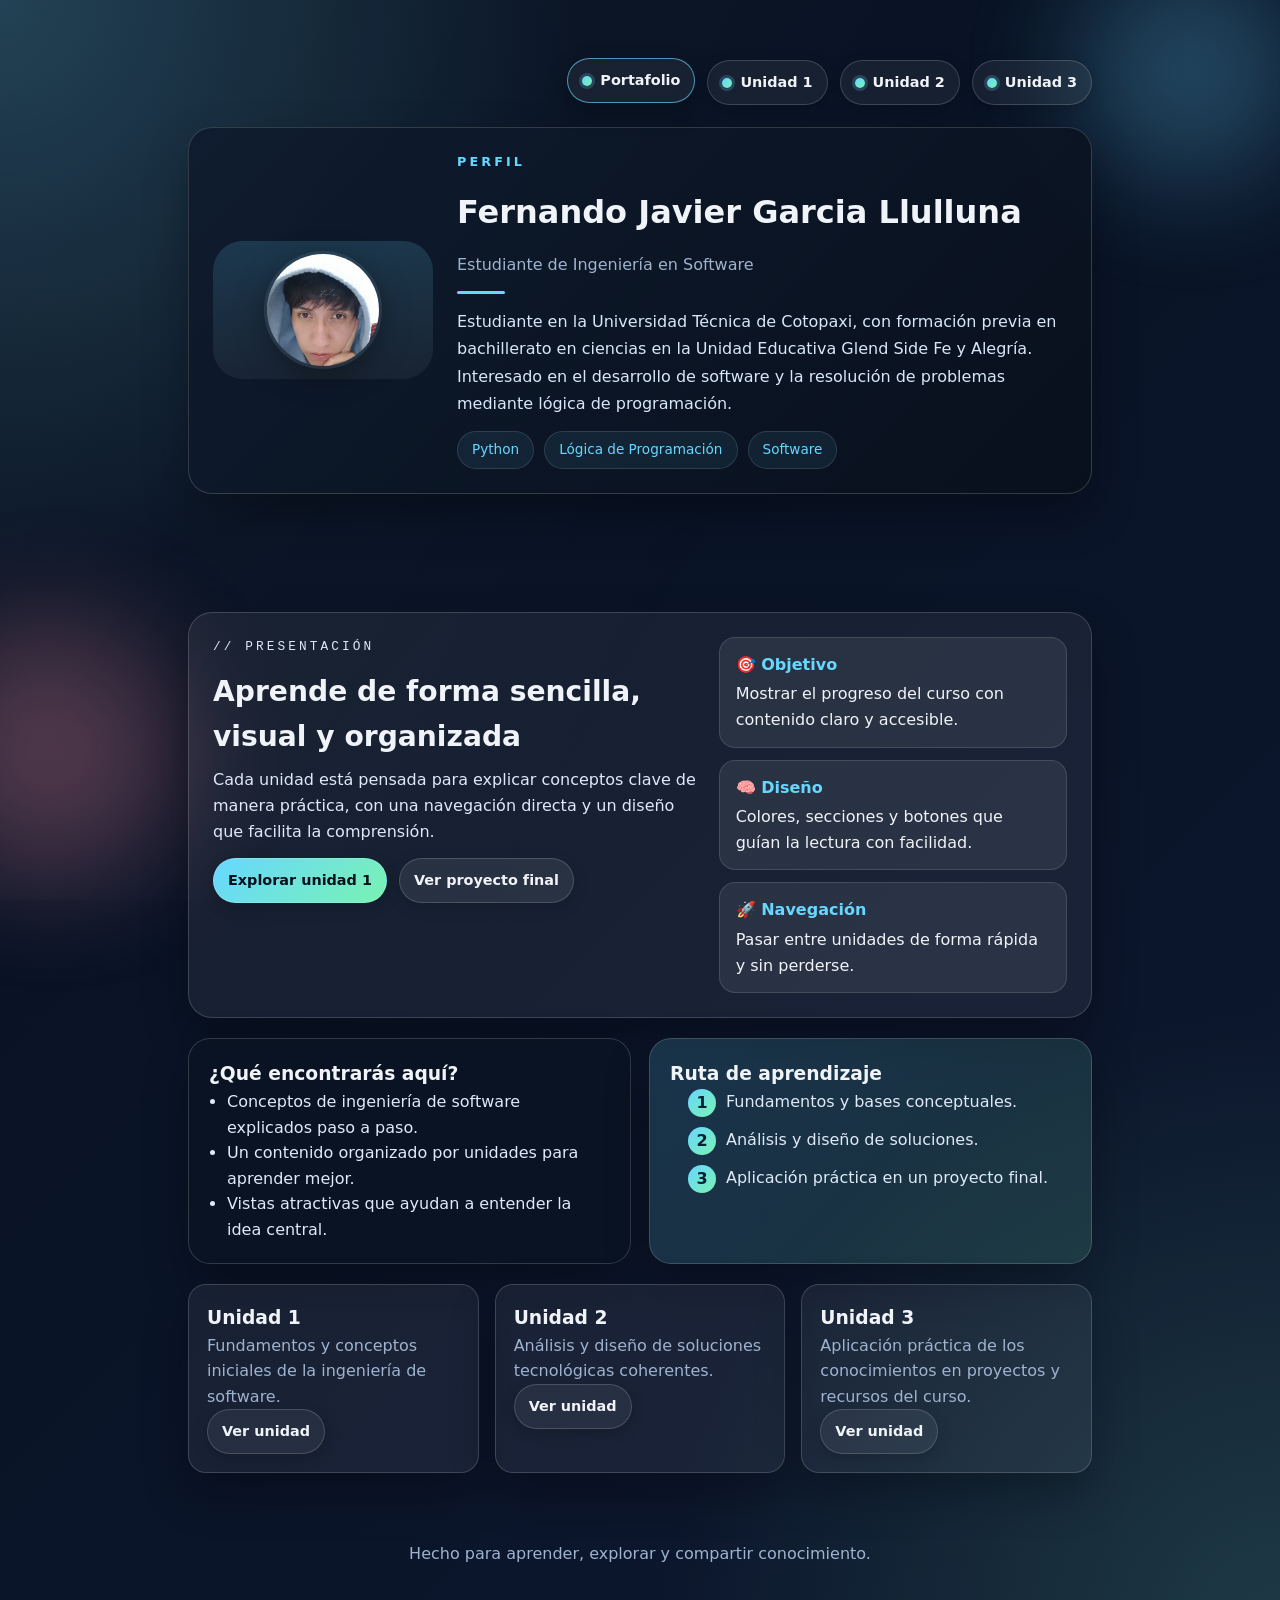
==== commit 10cd54ea: "arreglos2" ====
--- a/docs/index.html
+++ b/docs/index.html
@@ -20,7 +20,7 @@
 
     <div class="brand-row profile-card">
       <div class="photo-wrap">
-        <img src="WhatsApp Image 2026-08-06 at 6.16.31 PM.jpeg" alt="Foto de Fernando Garcia" class="profile-image" role="img" aria-label="Foto de perfil">
+        <img src="images/fernando-profile.jpg" alt="Foto de Fernando Garcia" class="profile-image" role="img" aria-label="Foto de perfil">
       </div>
       <div class="content">
         <span class="eyebrow">Perfil</span>
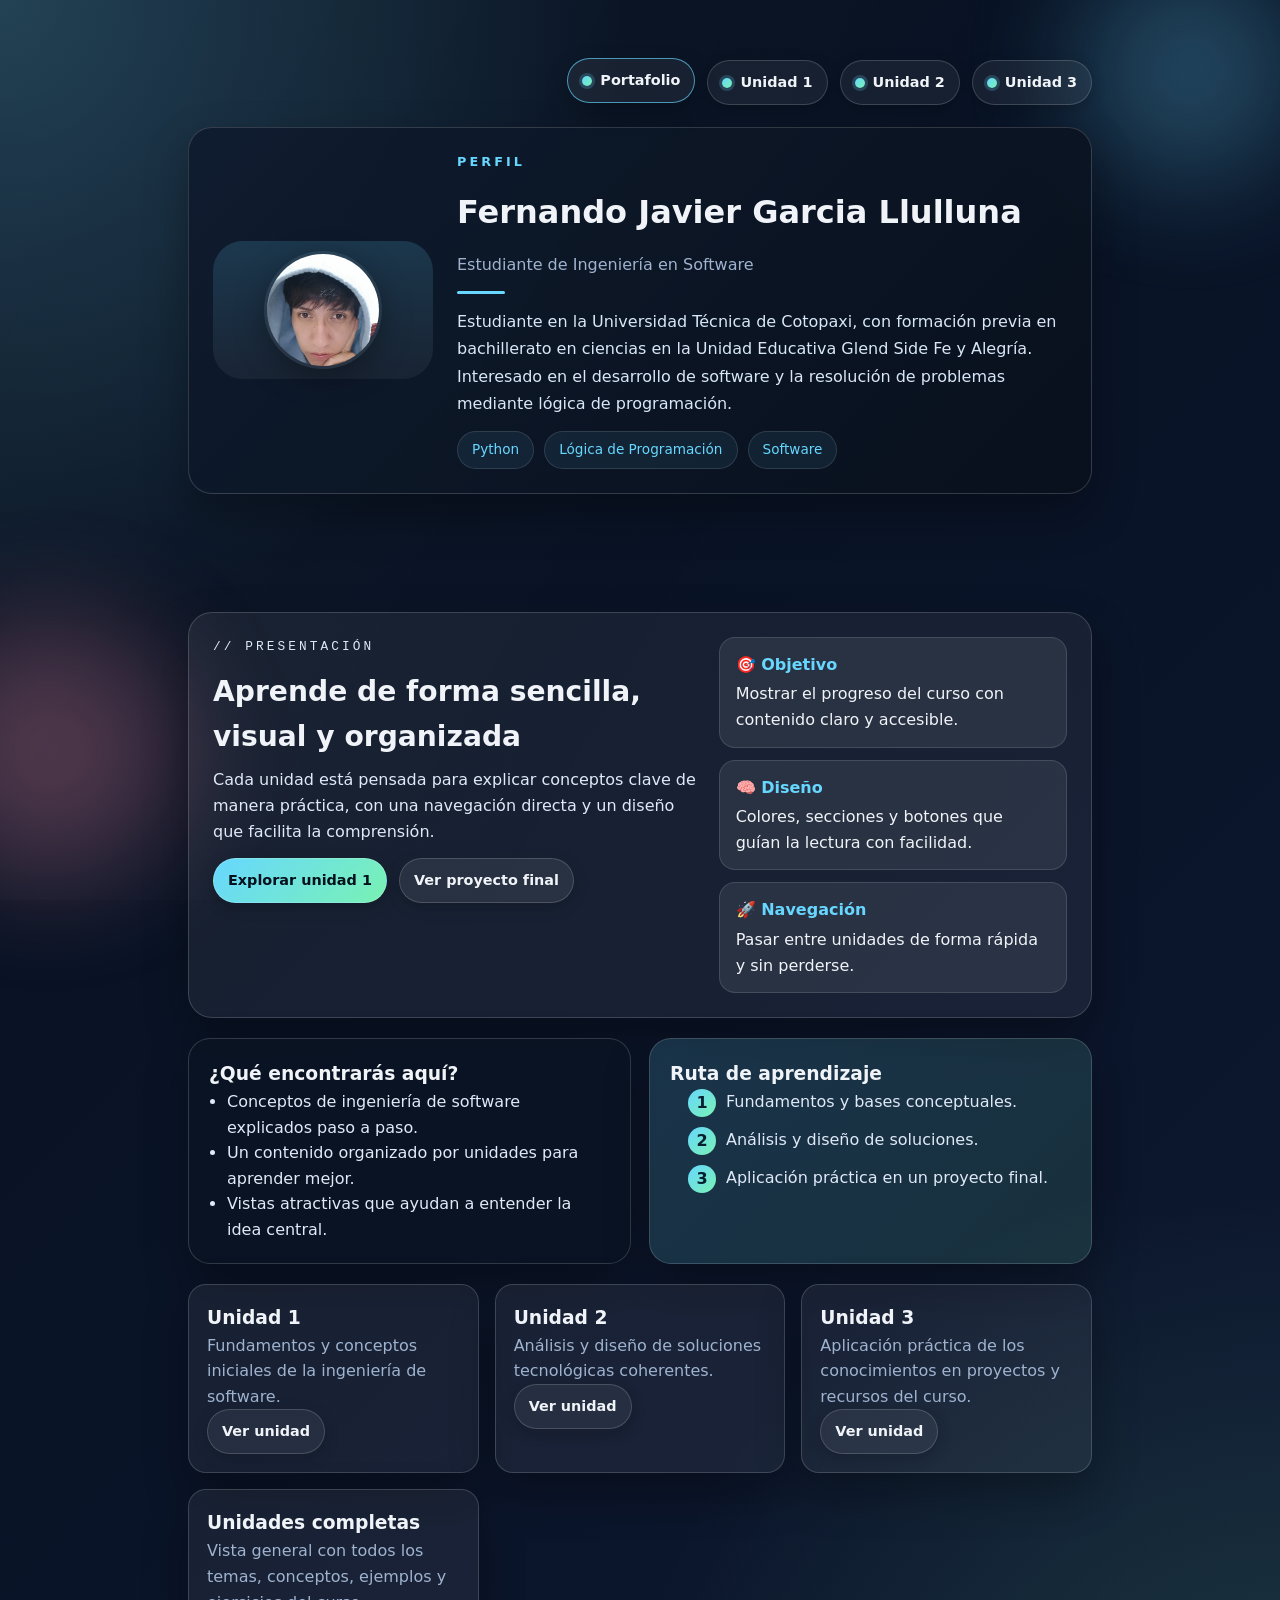
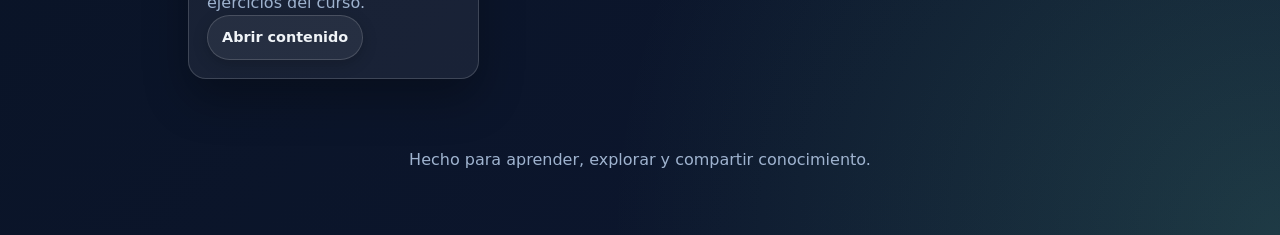
==== commit 2574e7a6: "arregolos3" ====
--- a/docs/index.html
+++ b/docs/index.html
@@ -104,6 +104,11 @@
         <p>Aplicación práctica de los conocimientos en proyectos y recursos del curso.</p>
         <a class="nav-btn" href="unidad3.html">Ver unidad</a>
       </article>
+      <article class="card">
+        <h3>Unidades completas</h3>
+        <p>Vista general con todos los temas, conceptos, ejemplos y ejercicios del curso.</p>
+        <a class="nav-btn" href="unidades_completo.html">Abrir contenido</a>
+      </article>
     </div>
   </main>
 
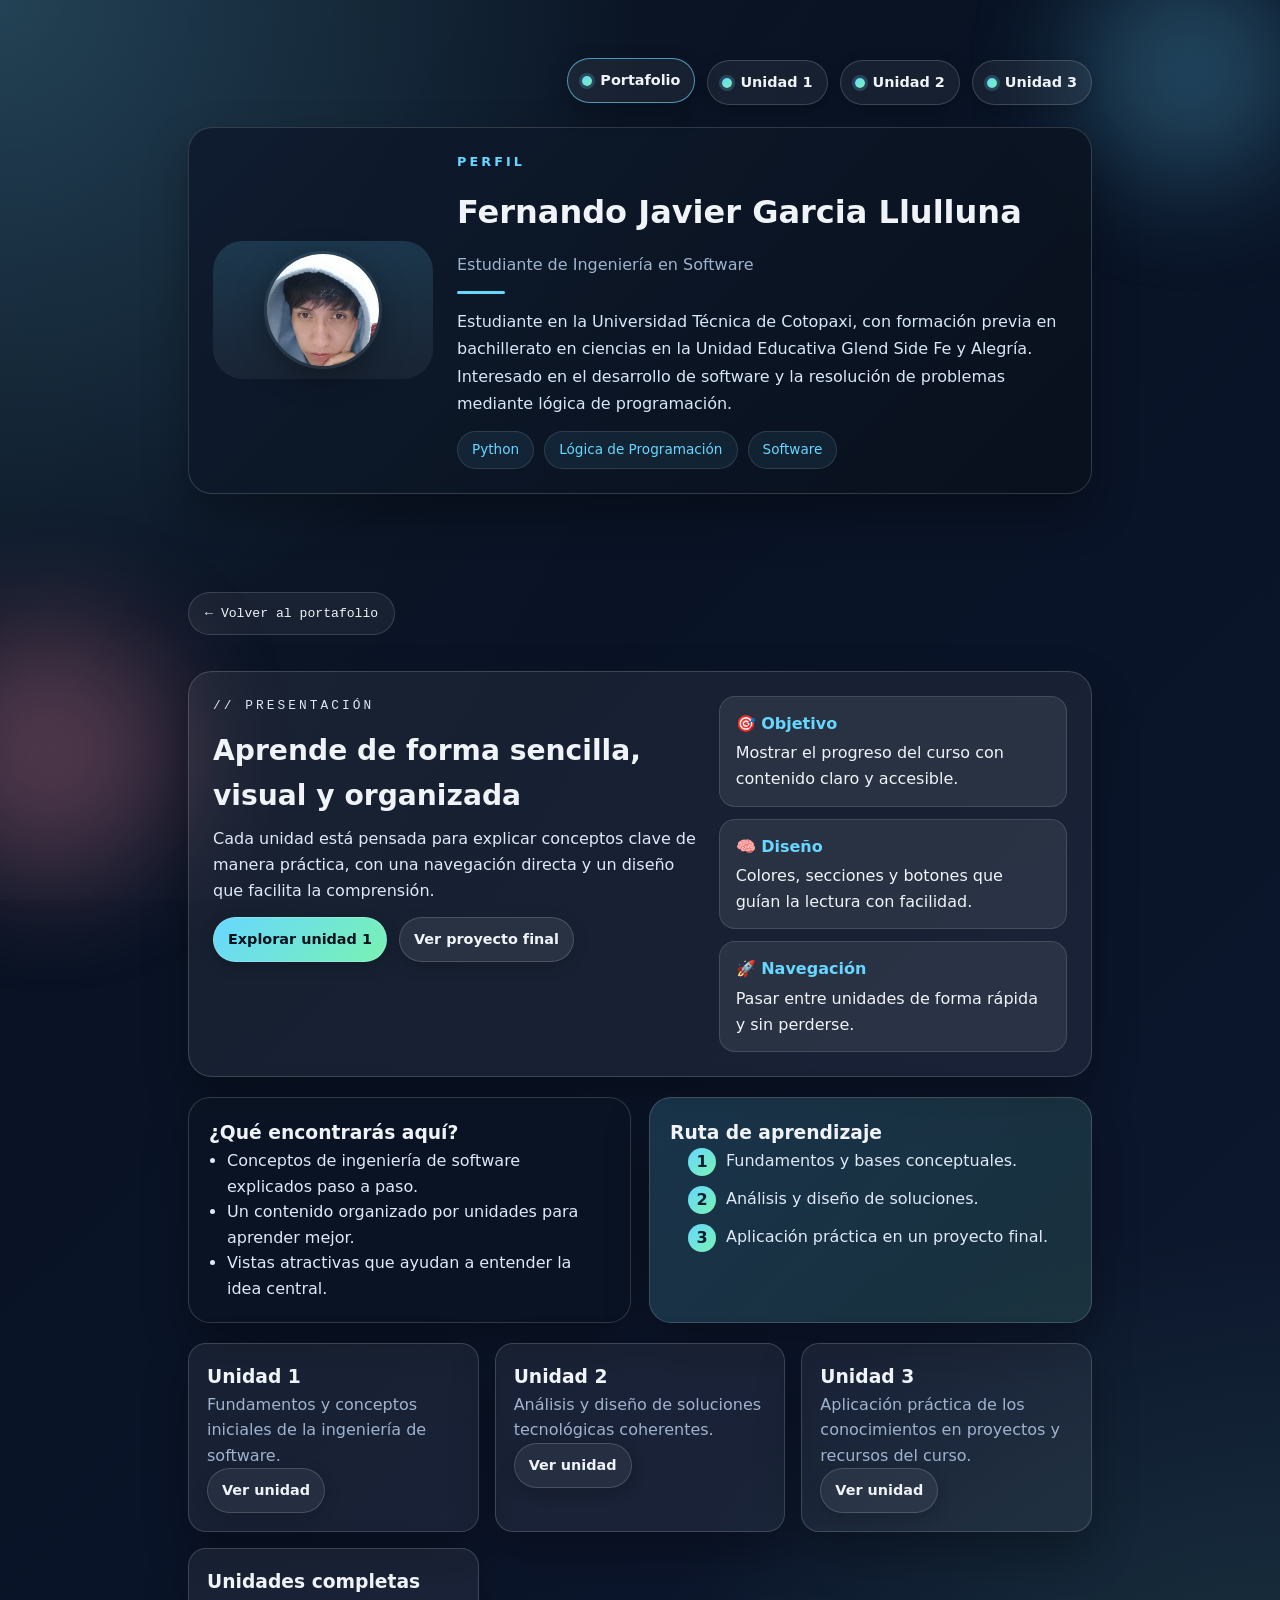
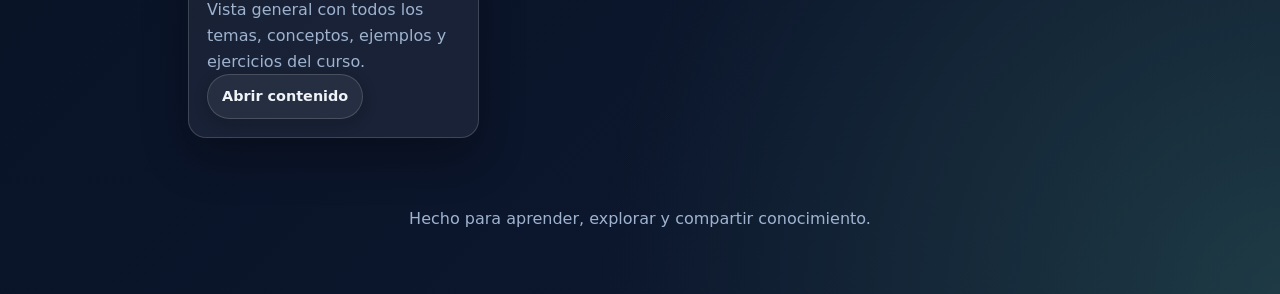
==== commit 9adec675: "arreglos finales 2.0" ====
--- a/docs/index.html
+++ b/docs/index.html
@@ -41,6 +41,8 @@
   </header>
 
   <main>
+    <a class="return-home-btn" href="../index.html" style="margin-bottom: 16px; display: inline-flex; align-items: center; gap: 8px; padding: 10px 16px; border-radius: 999px; background: rgba(255,255,255,0.06); border: 1px solid rgba(255,255,255,0.14); color: #f0f4f8; text-decoration: none; font-family: monospace; font-size: 0.82rem;"><span class="arrow">←</span> Volver al portafolio</a>
+
     <section class="hero-card">
       <div class="hero-copy">
         <p class="section-label">// presentación</p>
